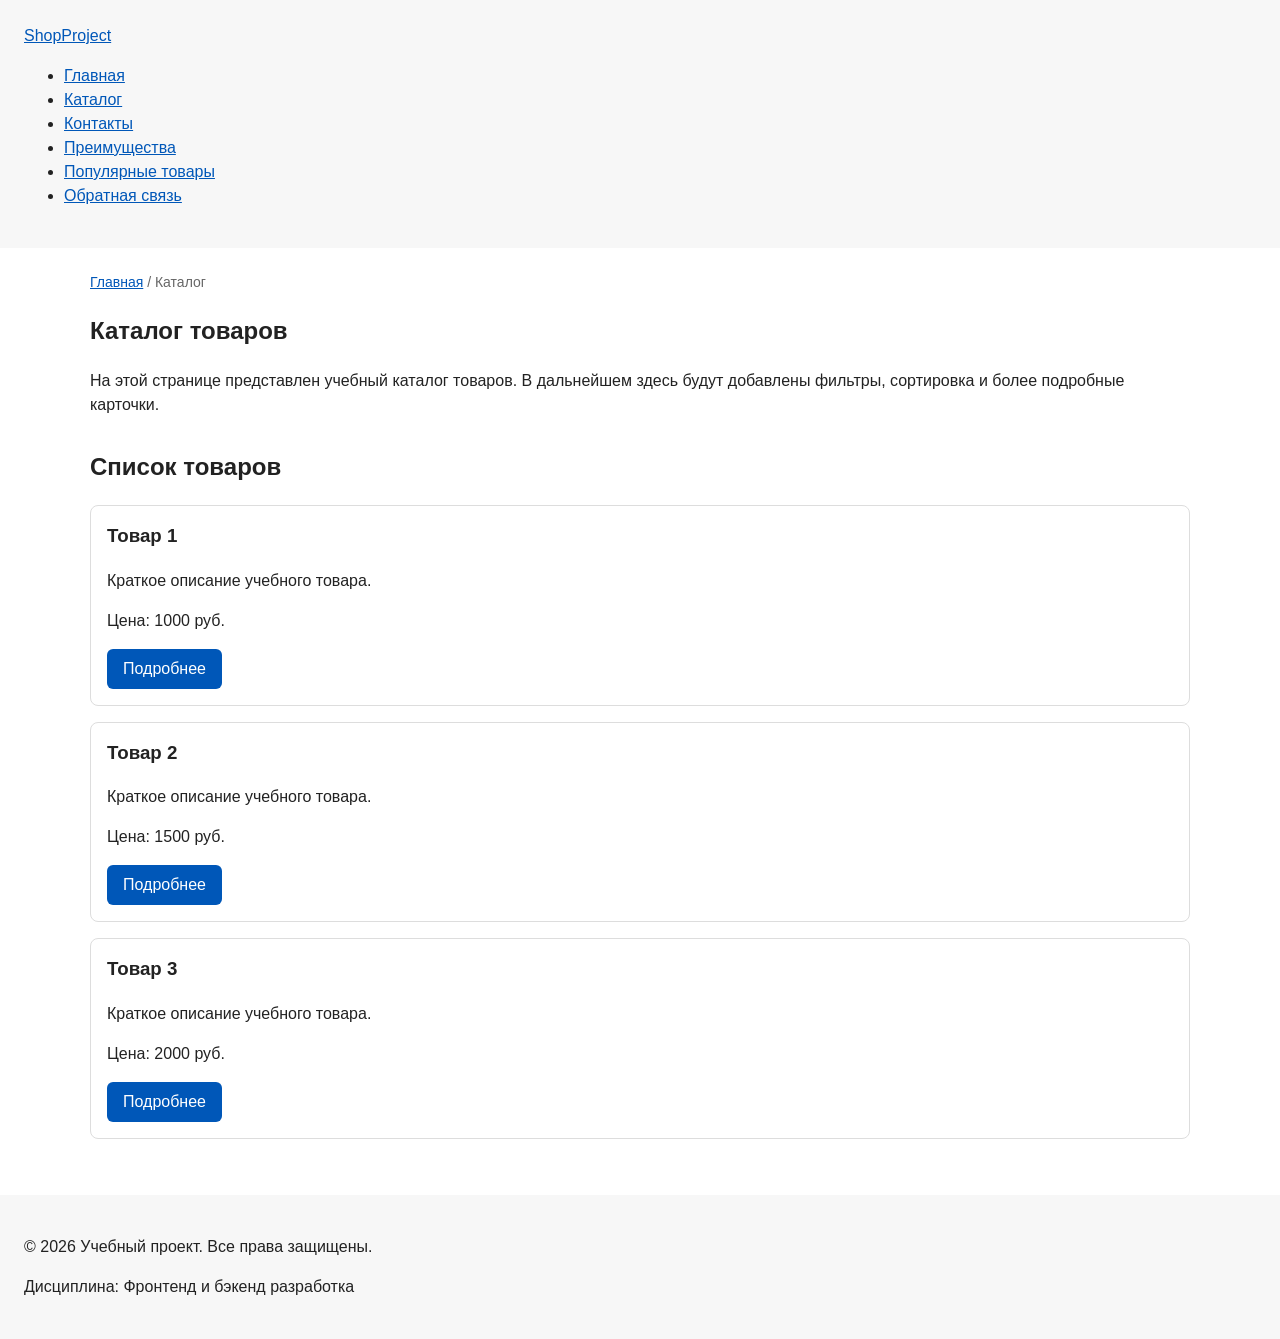
==== catalog.html @ bc499093 "Merge pull request #5 from aaaaaaugh/feature/multi-page-navigation Add multi-page structure navigati" ====
﻿<!DOCTYPE html>
<html lang="ru">
<head>
    <meta charset="UTF-8">
    <meta name="viewport" content="width=device-width, initial-scale=1.0">
    <meta name="description" content="Каталог товаров учебного интернет-магазина.">
    <title>Каталог товаров — Учебный интернет-магазин</title>
    <link rel="stylesheet" href="css/style.css">
</head>
<body>
    <header>
        <div class="site-header">
            <a class="site-logo" href="index.html">ShopProject</a>
            <nav class="site-nav" aria-label="Основная навигация">
                <ul class="site-nav__list">
                    <li><a href="index.html">Главная</a></li>
                    <li><a href="catalog.html">Каталог</a></li>
                    <li><a href="contacts.html">Контакты</a></li>
                    <li><a href="index.html#advantages">Преимущества</a></li>
                    <li><a href="index.html#popular">Популярные товары</a></li>
                    <li><a href="index.html#contacts">Обратная связь</a></li>
                </ul>
            </nav>
        </div>
    </header>
    <main>
        <nav class="breadcrumbs" aria-label="Хлебные крошки">
            <a href="index.html">Главная</a>
            <span>Каталог</span>
        </nav>
        <section class="section">
            <h1>Каталог товаров</h1>
            <p>
                На этой странице представлен учебный каталог товаров.
                В дальнейшем здесь будут добавлены фильтры, сортировка и более
                подробные карточки.
            </p>
        </section>
        <section class="section">
            <h2>Список товаров</h2>
            <article class="product-card">
                <h3>Товар 1</h3>
                <p>Краткое описание учебного товара.</p>
                <p>Цена: 1000 руб.</p>
                <a class="button" href="index.html#popular">Подробнее</a>
            </article>
            <article class="product-card">
                <h3>Товар 2</h3>
                <p>Краткое описание учебного товара.</p>
                <p>Цена: 1500 руб.</p>
                <a class="button" href="index.html#popular">Подробнее</a>
            </article>
            <article class="product-card">
                <h3>Товар 3</h3>
                <p>Краткое описание учебного товара.</p>
                <p>Цена: 2000 руб.</p>
                <a class="button" href="index.html#popular">Подробнее</a>
            </article>
        </section>
    </main>
    <footer>
        <p>&copy; 2026 Учебный проект. Все права защищены.</p>
        <p>Дисциплина: Фронтенд и бэкенд разработка</p>
    </footer>
</body>
</html>
---- css/style.css ----
﻿/* ===============================
   1. Переменные проекта
   =============================== */
:root {
    /* Основные цвета проекта */
    --color-bg: #ffffff;
    --color-text: #222222;
    --color-muted: #666666;
    --color-primary: #0057b8;
    --color-primary-dark: #003f86;
    --color-border: #dddddd;
    --color-surface: #f7f7f7;
    --color-surface-accent: #eef5ff;
    --color-danger: #b00020;
    --color-success: #168a2f;
    --color-success-bg: #eefaf0;
    --color-white: #ffffff;
    /* Отступы */
    --space-xs: 4px;
    --space-sm: 8px;
    --space-md: 16px;
    --space-lg: 24px;
    --space-xl: 32px;
    /* Скругления */
    --radius-sm: 6px;
    --radius-md: 8px;
    --radius-lg: 12px;
    /* Размеры */
    --container-width: 1100px;
}

/* ===============================
   2. Базовые стили
   =============================== */
* {
    box-sizing: border-box;
}

body {
    margin: 0;
    font-family: Arial, sans-serif;
    line-height: 1.5;
    color: var(--color-text);
    background-color: var(--color-bg);
}

header,
main,
footer {
    padding: var(--space-lg);
}

header {
    background-color: var(--color-surface);
}

footer {
    background-color: var(--color-surface);
}

/* ===============================
   3. Общие элементы интерфейса
   =============================== */
a {
    color: var(--color-primary);
}

    a:hover {
        color: var(--color-primary-dark);
    }

    a:focus-visible {
        outline: 2px solid var(--color-primary);
        outline-offset: 3px;
    }

.button {
    display: inline-block;
    padding: var(--space-sm) var(--space-md);
    color: var(--color-white);
    background-color: var(--color-primary);
    text-decoration: none;
    border: none;
    border-radius: var(--radius-sm);
    cursor: pointer;
}

    .button:hover {
        background-color: var(--color-primary-dark);
    }

    .button:focus-visible {
        outline: 2px solid var(--color-primary);
        outline-offset: 3px;
    }

    .button:disabled {
        opacity: 0.6;
        cursor: not-allowed;
    }

/* ===============================
   4. Компоненты страницы
   =============================== */
.hero {
    max-width: var(--container-width);
    margin: 0 auto var(--space-xl);
    padding: var(--space-xl) var(--space-lg);
    background-color: var(--color-surface-accent);
    border-radius: var(--radius-lg);
}

.section {
    max-width: var(--container-width);
    margin: 0 auto var(--space-xl);
}

    .section h2 {
        margin-top: 0;
    }

.product-card {
    margin-bottom: var(--space-md);
    padding: var(--space-md);
    border: 1px solid var(--color-border);
    border-radius: var(--radius-md);
    background-color: var(--color-bg);
}

    .product-card:hover {
        border-color: var(--color-primary);
    }

    .product-card h3 {
        margin-top: 0;
    }

.aside-info {
    max-width: var(--container-width);
    margin: 0 auto var(--space-xl);
    padding: var(--space-md);
    border-left: 4px solid var(--color-primary);
    background-color: var(--color-surface);
}

/* ===============================
   5. Форма и модальное окно
   =============================== */
.order-dialog {
    width: min(100% - 32px, 560px);
    padding: var(--space-lg);
    border: none;
    border-radius: var(--radius-lg);
}

    .order-dialog::backdrop {
        background-color: rgba(0, 0, 0, 0.5);
    }

.form-field {
    margin-bottom: var(--space-md);
}

    .form-field label {
        display: block;
        margin-bottom: var(--space-xs);
    }

    .form-field input,
    .form-field select,
    .form-field textarea {
        width: 100%;
        padding: 10px 12px;
        border: 1px solid var(--color-border);
        border-radius: var(--radius-sm);
        font: inherit;
    }

        .form-field input[type="checkbox"] {
            width: auto;
        }

    .form-field small {
        display: block;
        margin-top: var(--space-xs);
        color: var(--color-muted);
    }

    .form-field input:hover,
    .form-field select:hover,
    .form-field textarea:hover {
        border-color: var(--color-primary);
    }

    .form-field input:focus-visible,
    .form-field select:focus-visible,
    .form-field textarea:focus-visible,
    .form-actions button:focus-visible {
        outline: 2px solid var(--color-primary);
        outline-offset: 3px;
    }

[aria-invalid="true"] {
    border-color: var(--color-danger);
}

.form-actions {
    display: flex;
    gap: 12px;
    margin-top: 20px;
}

.success-message {
    max-width: var(--container-width);
    margin: var(--space-lg) auto;
    padding: var(--space-md);
    border-left: 4px solid var(--color-success);
    background-color: var(--color-success-bg);
}
/* ===============================
   6. Навигация, хлебные крошки и якоря
   =============================== */
html {
    scroll-behavior: smooth;
}

:target {
    outline: 2px dashed var(--color-primary);
    outline-offset: 4px;
}

.breadcrumbs {
    max-width: var(--container-width);
    margin: 0 auto var(--space-md);
    font-size: 14px;
    color: var(--color-muted);
}

    .breadcrumbs a {
        color: var(--color-primary);
    }

    .breadcrumbs span::before {
        content: " / ";
        color: var(--color-muted);
    }
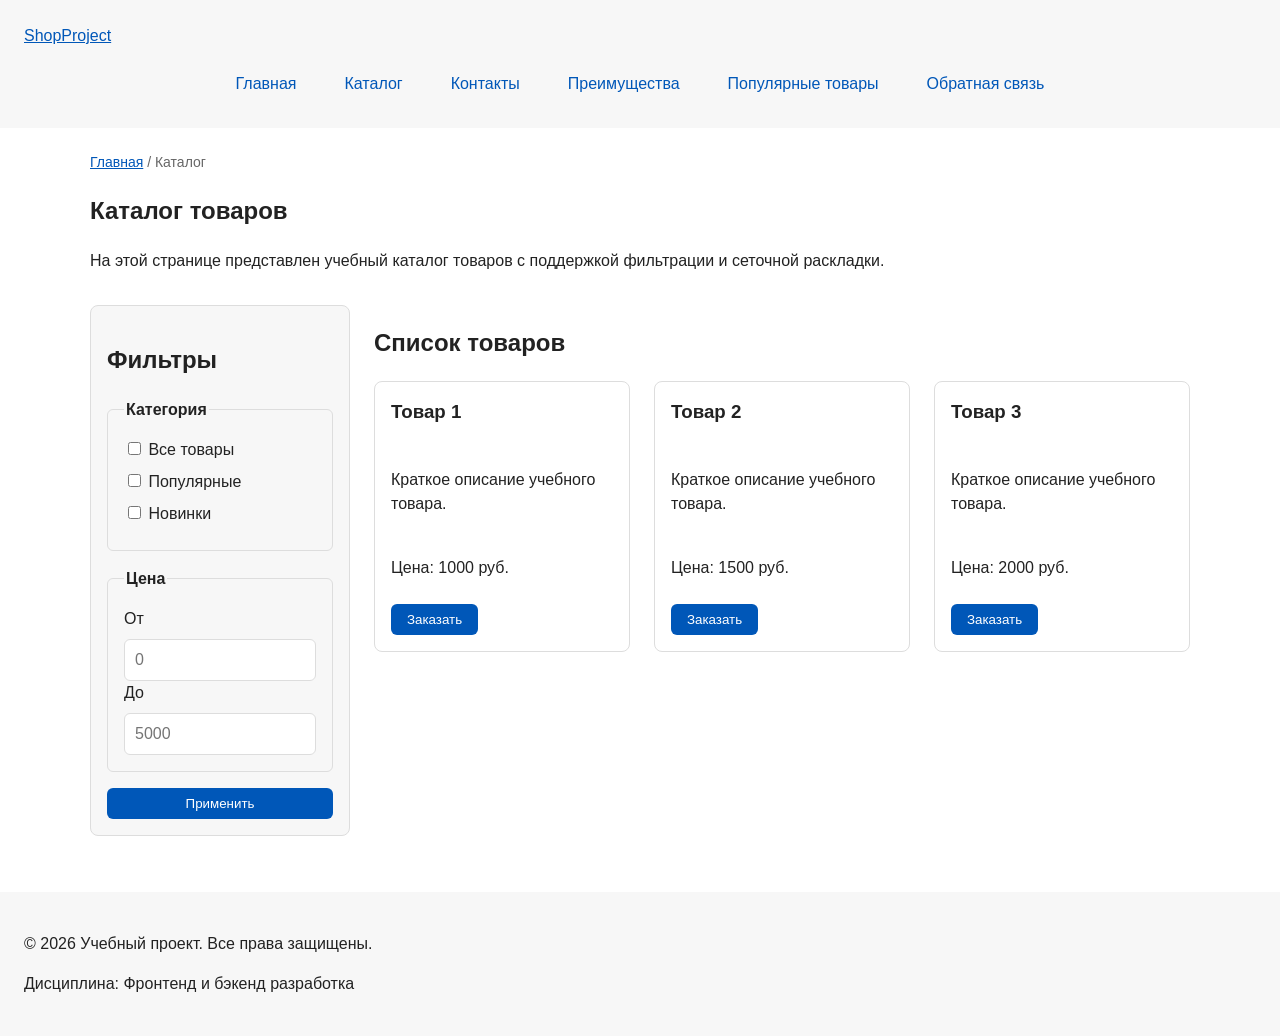
==== commit c98c7323: "Merge pull request #6 from aaaaaaugh/feature/flex-grid-navigation Add flex navigation and grid catal" ====
--- a/catalog.html
+++ b/catalog.html
@@ -28,34 +28,73 @@
             <a href="index.html">Главная</a>
             <span>Каталог</span>
         </nav>
+
         <section class="section">
             <h1>Каталог товаров</h1>
             <p>
-                На этой странице представлен учебный каталог товаров.
-                В дальнейшем здесь будут добавлены фильтры, сортировка и более
-                подробные карточки.
+                На этой странице представлен учебный каталог товаров с поддержкой фильтрации и сеточной раскладки.
             </p>
         </section>
-        <section class="section">
-            <h2>Список товаров</h2>
-            <article class="product-card">
-                <h3>Товар 1</h3>
-                <p>Краткое описание учебного товара.</p>
-                <p>Цена: 1000 руб.</p>
-                <a class="button" href="index.html#popular">Подробнее</a>
-            </article>
-            <article class="product-card">
-                <h3>Товар 2</h3>
-                <p>Краткое описание учебного товара.</p>
-                <p>Цена: 1500 руб.</p>
-                <a class="button" href="index.html#popular">Подробнее</a>
-            </article>
-            <article class="product-card">
-                <h3>Товар 3</h3>
-                <p>Краткое описание учебного товара.</p>
-                <p>Цена: 2000 руб.</p>
-                <a class="button" href="index.html#popular">Подробнее</a>
-            </article>
+
+        <section class="catalog-layout">
+            <aside class="catalog-filters">
+                <h2>Фильтры</h2>
+                <form class="filters-form" action="#" method="get">
+                    <fieldset>
+                        <legend>Категория</legend>
+                        <label>
+                            <input type="checkbox" name="category" value="all">
+                            Все товары
+                        </label>
+                        <label>
+                            <input type="checkbox" name="category" value="popular">
+                            Популярные
+                        </label>
+                        <label>
+                            <input type="checkbox" name="category" value="new">
+                            Новинки
+                        </label>
+                    </fieldset>
+                    <fieldset>
+                        <legend>Цена</legend>
+                        <label for="price-from">От</label>
+                        <input id="price-from" name="price-from" type="number" min="0" placeholder="0">
+                        <label for="price-to">До</label>
+                        <input id="price-to" name="price-to" type="number" min="0" placeholder="5000">
+                    </fieldset>
+                    <button class="button" type="submit">Применить</button>
+                </form>
+            </aside>
+
+            <section class="catalog-products">
+                <h2>Список товаров</h2>
+                <div class="products-grid">
+                    <article class="product-card">
+                        <h3>Товар 1</h3>
+                        <p>Краткое описание учебного товара.</p>
+                        <p>Цена: 1000 руб.</p>
+                        <button class="button product-card__button" type="button" data-product="Товар 1">
+                            Заказать
+                        </button>
+                    </article>
+                    <article class="product-card">
+                        <h3>Товар 2</h3>
+                        <p>Краткое описание учебного товара.</p>
+                        <p>Цена: 1500 руб.</p>
+                        <button class="button product-card__button" type="button" data-product="Товар 2">
+                            Заказать
+                        </button>
+                    </article>
+                    <article class="product-card">
+                        <h3>Товар 3</h3>
+                        <p>Краткое описание учебного товара.</p>
+                        <p>Цена: 2000 руб.</p>
+                        <button class="button product-card__button" type="button" data-product="Товар 3">
+                            Заказать
+                        </button>
+                    </article>
+                </div>
+            </section>
         </section>
     </main>
     <footer>
--- a/css/style.css
+++ b/css/style.css
@@ -2,7 +2,6 @@
    1. Переменные проекта
    =============================== */
 :root {
-    /* Основные цвета проекта */
     --color-bg: #ffffff;
     --color-text: #222222;
     --color-muted: #666666;
@@ -15,17 +14,14 @@
     --color-success: #168a2f;
     --color-success-bg: #eefaf0;
     --color-white: #ffffff;
-    /* Отступы */
     --space-xs: 4px;
     --space-sm: 8px;
     --space-md: 16px;
     --space-lg: 24px;
     --space-xl: 32px;
-    /* Скругления */
     --radius-sm: 6px;
     --radius-md: 8px;
     --radius-lg: 12px;
-    /* Размеры */
     --container-width: 1100px;
 }
 
@@ -59,7 +55,7 @@
 }
 
 /* ===============================
-   3. Общие элементы интерфейса
+   3. Общие элементы интерфейса и навигация
    =============================== */
 a {
     color: var(--color-primary);
@@ -73,6 +69,30 @@
         outline: 2px solid var(--color-primary);
         outline-offset: 3px;
     }
+
+.site-nav__list {
+    display: flex;
+    flex-wrap: wrap;
+    justify-content: center;
+    align-items: center;
+    gap: var(--space-md);
+    padding: 0;
+    margin: var(--space-md) 0 0;
+    list-style: none;
+}
+
+    .site-nav__list a {
+        display: inline-block;
+        padding: var(--space-sm) var(--space-md);
+        color: var(--color-primary);
+        text-decoration: none;
+        border-radius: var(--radius-sm);
+    }
+
+        .site-nav__list a:hover {
+            color: var(--color-white);
+            background-color: var(--color-primary);
+        }
 
 .button {
     display: inline-block;
@@ -100,7 +120,7 @@
     }
 
 /* ===============================
-   4. Компоненты страницы
+   4. Компоненты страницы и сетки
    =============================== */
 .hero {
     max-width: var(--container-width);
@@ -119,8 +139,17 @@
         margin-top: 0;
     }
 
+.products-grid {
+    display: grid;
+    grid-template-columns: repeat(3, 1fr);
+    gap: var(--space-lg);
+}
+
 .product-card {
-    margin-bottom: var(--space-md);
+    display: flex;
+    flex-direction: column;
+    gap: var(--space-sm);
+    margin-bottom: 0;
     padding: var(--space-md);
     border: 1px solid var(--color-border);
     border-radius: var(--radius-md);
@@ -133,6 +162,11 @@
 
     .product-card h3 {
         margin-top: 0;
+    }
+
+    .product-card .button {
+        margin-top: auto;
+        align-self: flex-start;
     }
 
 .aside-info {
@@ -217,8 +251,62 @@
     border-left: 4px solid var(--color-success);
     background-color: var(--color-success-bg);
 }
-/* ===============================
-   6. Навигация, хлебные крошки и якоря
+
+/* ===============================
+   6. Макет каталога (Grid)
+   =============================== */
+.catalog-layout {
+    max-width: var(--container-width);
+    margin: 0 auto var(--space-xl);
+    display: grid;
+    grid-template-columns: 260px 1fr;
+    grid-template-areas: "filters products";
+    gap: var(--space-lg);
+}
+
+.catalog-filters {
+    grid-area: filters;
+    padding: var(--space-md);
+    border: 1px solid var(--color-border);
+    border-radius: var(--radius-md);
+    background-color: var(--color-surface);
+}
+
+.catalog-products {
+    grid-area: products;
+}
+
+.filters-form {
+    display: grid;
+    gap: var(--space-md);
+}
+
+    .filters-form fieldset {
+        margin: 0;
+        padding: var(--space-md);
+        border: 1px solid var(--color-border);
+        border-radius: var(--radius-sm);
+    }
+
+    .filters-form legend {
+        font-weight: 700;
+    }
+
+    .filters-form label {
+        display: block;
+        margin-bottom: var(--space-sm);
+    }
+
+    .filters-form input[type="number"] {
+        width: 100%;
+        padding: 8px 10px;
+        border: 1px solid var(--color-border);
+        border-radius: var(--radius-sm);
+        font: inherit;
+    }
+
+/* ===============================
+   7. Навигация, хлебные крошки и якоря
    =============================== */
 html {
     scroll-behavior: smooth;
@@ -243,4 +331,4 @@
     .breadcrumbs span::before {
         content: " / ";
         color: var(--color-muted);
-    }+    }
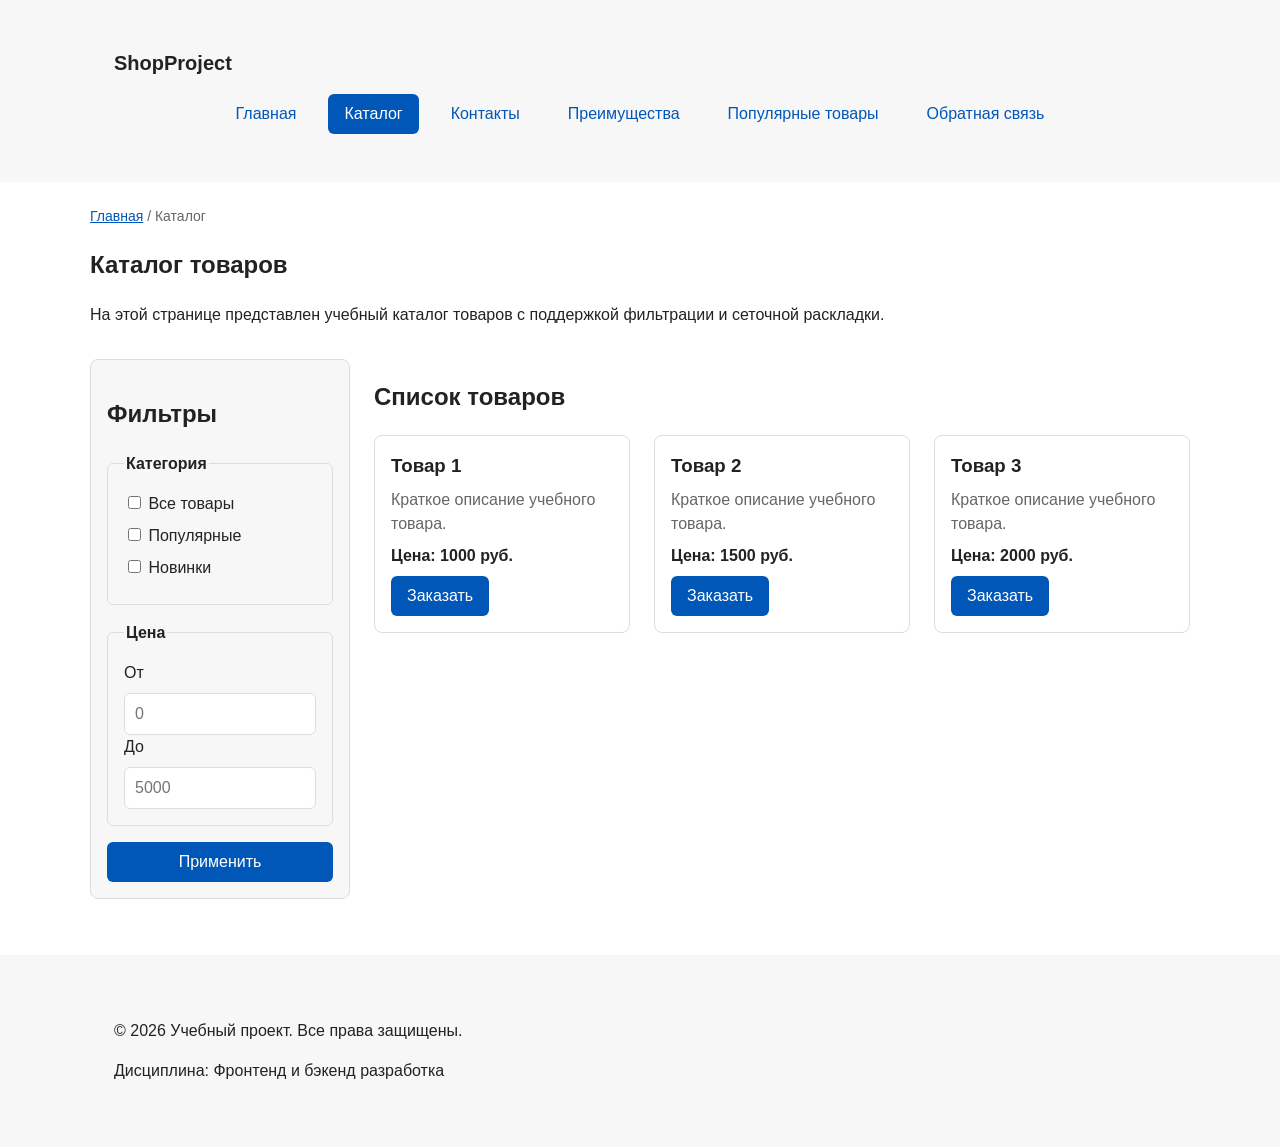
==== commit c6740648: "Merge pull request #7 from aaaaaaugh/refactor/bem-css-classes Apply BEM naming to CSS classes and HT" ====
--- a/catalog.html
+++ b/catalog.html
@@ -8,25 +8,38 @@
     <link rel="stylesheet" href="css/style.css">
 </head>
 <body>
-    <header>
-        <div class="site-header">
-            <a class="site-logo" href="index.html">ShopProject</a>
+    <header class="site-header">
+        <div class="site-header__inner">
+            <a class="site-header__logo" href="index.html">ShopProject</a>
             <nav class="site-nav" aria-label="Основная навигация">
                 <ul class="site-nav__list">
-                    <li><a href="index.html">Главная</a></li>
-                    <li><a href="catalog.html">Каталог</a></li>
-                    <li><a href="contacts.html">Контакты</a></li>
-                    <li><a href="index.html#advantages">Преимущества</a></li>
-                    <li><a href="index.html#popular">Популярные товары</a></li>
-                    <li><a href="index.html#contacts">Обратная связь</a></li>
+                    <li class="site-nav__item">
+                        <a class="site-nav__link" href="index.html">Главная</a>
+                    </li>
+                    <li class="site-nav__item">
+                        <a class="site-nav__link site-nav__link--active" href="catalog.html">Каталог</a>
+                    </li>
+                    <li class="site-nav__item">
+                        <a class="site-nav__link" href="contacts.html">Контакты</a>
+                    </li>
+                    <li class="site-nav__item">
+                        <a class="site-nav__link" href="index.html#advantages">Преимущества</a>
+                    </li>
+                    <li class="site-nav__item">
+                        <a class="site-nav__link" href="index.html#popular">Популярные товары</a>
+                    </li>
+                    <li class="site-nav__item">
+                        <a class="site-nav__link" href="index.html#contacts">Обратная связь</a>
+                    </li>
                 </ul>
             </nav>
         </div>
     </header>
+
     <main>
         <nav class="breadcrumbs" aria-label="Хлебные крошки">
-            <a href="index.html">Главная</a>
-            <span>Каталог</span>
+            <a class="breadcrumbs__link" href="index.html">Главная</a>
+            <span class="breadcrumbs__current">Каталог</span>
         </nav>
 
         <section class="section">
@@ -40,29 +53,29 @@
             <aside class="catalog-filters">
                 <h2>Фильтры</h2>
                 <form class="filters-form" action="#" method="get">
-                    <fieldset>
-                        <legend>Категория</legend>
-                        <label>
+                    <fieldset class="filters-form__fieldset">
+                        <legend class="filters-form__legend">Категория</legend>
+                        <label class="filters-form__label">
                             <input type="checkbox" name="category" value="all">
                             Все товары
                         </label>
-                        <label>
+                        <label class="filters-form__label">
                             <input type="checkbox" name="category" value="popular">
                             Популярные
                         </label>
-                        <label>
+                        <label class="filters-form__label">
                             <input type="checkbox" name="category" value="new">
                             Новинки
                         </label>
                     </fieldset>
-                    <fieldset>
-                        <legend>Цена</legend>
-                        <label for="price-from">От</label>
-                        <input id="price-from" name="price-from" type="number" min="0" placeholder="0">
-                        <label for="price-to">До</label>
-                        <input id="price-to" name="price-to" type="number" min="0" placeholder="5000">
+                    <fieldset class="filters-form__fieldset">
+                        <legend class="filters-form__legend">Цена</legend>
+                        <label class="filters-form__label" for="price-from">От</label>
+                        <input class="filters-form__input" id="price-from" name="price-from" type="number" min="0" placeholder="0">
+                        <label class="filters-form__label" for="price-to">До</label>
+                        <input class="filters-form__input" id="price-to" name="price-to" type="number" min="0" placeholder="5000">
                     </fieldset>
-                    <button class="button" type="submit">Применить</button>
+                    <button class="button button--primary" type="submit">Применить</button>
                 </form>
             </aside>
 
@@ -70,26 +83,26 @@
                 <h2>Список товаров</h2>
                 <div class="products-grid">
                     <article class="product-card">
-                        <h3>Товар 1</h3>
-                        <p>Краткое описание учебного товара.</p>
-                        <p>Цена: 1000 руб.</p>
-                        <button class="button product-card__button" type="button" data-product="Товар 1">
+                        <h3 class="product-card__title">Товар 1</h3>
+                        <p class="product-card__description">Краткое описание учебного товара.</p>
+                        <p class="product-card__price">Цена: 1000 руб.</p>
+                        <button class="button button--primary product-card__button" type="button" data-product="Товар 1">
                             Заказать
                         </button>
                     </article>
                     <article class="product-card">
-                        <h3>Товар 2</h3>
-                        <p>Краткое описание учебного товара.</p>
-                        <p>Цена: 1500 руб.</p>
-                        <button class="button product-card__button" type="button" data-product="Товар 2">
+                        <h3 class="product-card__title">Товар 2</h3>
+                        <p class="product-card__description">Краткое описание учебного товара.</p>
+                        <p class="product-card__price">Цена: 1500 руб.</p>
+                        <button class="button button--primary product-card__button" type="button" data-product="Товар 2">
                             Заказать
                         </button>
                     </article>
                     <article class="product-card">
-                        <h3>Товар 3</h3>
-                        <p>Краткое описание учебного товара.</p>
-                        <p>Цена: 2000 руб.</p>
-                        <button class="button product-card__button" type="button" data-product="Товар 3">
+                        <h3 class="product-card__title">Товар 3</h3>
+                        <p class="product-card__description">Краткое описание учебного товара.</p>
+                        <p class="product-card__price">Цена: 2000 руб.</p>
+                        <button class="button button--primary product-card__button" type="button" data-product="Товар 3">
                             Заказать
                         </button>
                     </article>
@@ -97,9 +110,14 @@
             </section>
         </section>
     </main>
-    <footer>
-        <p>&copy; 2026 Учебный проект. Все права защищены.</p>
-        <p>Дисциплина: Фронтенд и бэкенд разработка</p>
+
+    <footer class="site-footer" id="contacts">
+        <div class="site-header__inner">
+            <p>&copy; 2026 Учебный проект. Все права защищены.</p>
+            <p>Дисциплина: Фронтенд и бэкенд разработка</p>
+        </div>
     </footer>
+
+    <script src="js/main.js"></script>
 </body>
 </html>
--- a/css/style.css
+++ b/css/style.css
@@ -46,29 +46,29 @@
     padding: var(--space-lg);
 }
 
-header {
+.site-footer {
     background-color: var(--color-surface);
 }
 
-footer {
+/* ===============================
+   3. Шапка и навигация (БЭМ: site-header, site-nav)
+   =============================== */
+.site-header {
     background-color: var(--color-surface);
 }
 
-/* ===============================
-   3. Общие элементы интерфейса и навигация
-   =============================== */
-a {
-    color: var(--color-primary);
-}
-
-    a:hover {
-        color: var(--color-primary-dark);
-    }
-
-    a:focus-visible {
-        outline: 2px solid var(--color-primary);
-        outline-offset: 3px;
-    }
+.site-header__inner {
+    max-width: var(--container-width);
+    margin: 0 auto;
+    padding: var(--space-lg);
+}
+
+.site-header__logo {
+    font-weight: 700;
+    color: var(--color-text);
+    text-decoration: none;
+    font-size: 20px;
+}
 
 .site-nav__list {
     display: flex;
@@ -81,46 +81,75 @@
     list-style: none;
 }
 
-    .site-nav__list a {
-        display: inline-block;
-        padding: var(--space-sm) var(--space-md);
-        color: var(--color-primary);
-        text-decoration: none;
-        border-radius: var(--radius-sm);
-    }
-
-        .site-nav__list a:hover {
-            color: var(--color-white);
-            background-color: var(--color-primary);
-        }
-
+.site-nav__link {
+    display: inline-block;
+    padding: var(--space-sm) var(--space-md);
+    color: var(--color-primary);
+    text-decoration: none;
+    border-radius: var(--radius-sm);
+}
+
+    .site-nav__link:hover {
+        color: var(--color-white);
+        background-color: var(--color-primary);
+    }
+
+    .site-nav__link:focus-visible {
+        outline: 2px solid var(--color-primary);
+        outline-offset: 3px;
+    }
+
+.site-nav__link--active {
+    color: var(--color-white);
+    background-color: var(--color-primary);
+}
+
+/* ===============================
+   4. Кнопки (БЭМ: button)
+   =============================== */
 .button {
     display: inline-block;
     padding: var(--space-sm) var(--space-md);
+    border: none;
+    border-radius: var(--radius-sm);
+    font: inherit;
+    text-decoration: none;
+    cursor: pointer;
+}
+
+.button--primary {
     color: var(--color-white);
     background-color: var(--color-primary);
-    text-decoration: none;
-    border: none;
-    border-radius: var(--radius-sm);
-    cursor: pointer;
-}
-
-    .button:hover {
+}
+
+    .button--primary:hover {
         background-color: var(--color-primary-dark);
     }
 
-    .button:focus-visible {
-        outline: 2px solid var(--color-primary);
-        outline-offset: 3px;
-    }
-
-    .button:disabled {
-        opacity: 0.6;
-        cursor: not-allowed;
-    }
-
-/* ===============================
-   4. Компоненты страницы и сетки
+.button--secondary {
+    color: var(--color-primary);
+    background-color: transparent;
+    border: 1px solid var(--color-primary);
+}
+
+    .button--secondary:hover {
+        color: var(--color-white);
+        background-color: var(--color-primary);
+    }
+
+.button:focus-visible {
+    outline: 2px solid var(--color-primary);
+    outline-offset: 3px;
+}
+
+.button:disabled,
+.button--disabled {
+    opacity: 0.6;
+    cursor: not-allowed;
+}
+
+/* ===============================
+   5. Компоненты страницы и сетки товаров
    =============================== */
 .hero {
     max-width: var(--container-width);
@@ -149,7 +178,6 @@
     display: flex;
     flex-direction: column;
     gap: var(--space-sm);
-    margin-bottom: 0;
     padding: var(--space-md);
     border: 1px solid var(--color-border);
     border-radius: var(--radius-md);
@@ -160,25 +188,28 @@
         border-color: var(--color-primary);
     }
 
-    .product-card h3 {
-        margin-top: 0;
-    }
-
-    .product-card .button {
-        margin-top: auto;
-        align-self: flex-start;
-    }
-
-.aside-info {
-    max-width: var(--container-width);
-    margin: 0 auto var(--space-xl);
-    padding: var(--space-md);
-    border-left: 4px solid var(--color-primary);
-    background-color: var(--color-surface);
-}
-
-/* ===============================
-   5. Форма и модальное окно
+.product-card__title {
+    margin: 0;
+    color: var(--color-text);
+}
+
+.product-card__description {
+    margin: 0;
+    color: var(--color-muted);
+}
+
+.product-card__price {
+    margin: 0;
+    font-weight: 700;
+}
+
+.product-card__button {
+    margin-top: auto;
+    align-self: flex-start;
+}
+
+/* ===============================
+   6. Модальное окно и форма заявки
    =============================== */
 .order-dialog {
     width: min(100% - 32px, 560px);
@@ -191,45 +222,36 @@
         background-color: rgba(0, 0, 0, 0.5);
     }
 
-.form-field {
+.order-dialog__title {
+    margin-top: 0;
+}
+
+.order-form__field {
     margin-bottom: var(--space-md);
 }
 
-    .form-field label {
-        display: block;
-        margin-bottom: var(--space-xs);
-    }
-
-    .form-field input,
-    .form-field select,
-    .form-field textarea {
-        width: 100%;
-        padding: 10px 12px;
-        border: 1px solid var(--color-border);
-        border-radius: var(--radius-sm);
-        font: inherit;
-    }
-
-        .form-field input[type="checkbox"] {
-            width: auto;
-        }
-
-    .form-field small {
-        display: block;
-        margin-top: var(--space-xs);
-        color: var(--color-muted);
-    }
-
-    .form-field input:hover,
-    .form-field select:hover,
-    .form-field textarea:hover {
+.order-form__label {
+    display: block;
+    margin-bottom: var(--space-xs);
+}
+
+.order-form__input {
+    width: 100%;
+    padding: 10px 12px;
+    border: 1px solid var(--color-border);
+    border-radius: var(--radius-sm);
+    font: inherit;
+}
+
+    .order-form__input[type="checkbox"] {
+        width: auto;
+    }
+
+    .order-form__input:hover {
         border-color: var(--color-primary);
     }
 
-    .form-field input:focus-visible,
-    .form-field select:focus-visible,
-    .form-field textarea:focus-visible,
-    .form-actions button:focus-visible {
+    .order-form__input:focus-visible {
         outline: 2px solid var(--color-primary);
         outline-offset: 3px;
     }
@@ -238,10 +260,10 @@
     border-color: var(--color-danger);
 }
 
-.form-actions {
+.order-form__actions {
     display: flex;
-    gap: 12px;
-    margin-top: 20px;
+    gap: var(--space-md);
+    margin-top: var(--space-lg);
 }
 
 .success-message {
@@ -253,7 +275,7 @@
 }
 
 /* ===============================
-   6. Макет каталога (Grid)
+   7. Макет каталога (Grid и фильтры)
    =============================== */
 .catalog-layout {
     max-width: var(--container-width);
@@ -281,32 +303,32 @@
     gap: var(--space-md);
 }
 
-    .filters-form fieldset {
-        margin: 0;
-        padding: var(--space-md);
-        border: 1px solid var(--color-border);
-        border-radius: var(--radius-sm);
-    }
-
-    .filters-form legend {
-        font-weight: 700;
-    }
-
-    .filters-form label {
-        display: block;
-        margin-bottom: var(--space-sm);
-    }
-
-    .filters-form input[type="number"] {
-        width: 100%;
-        padding: 8px 10px;
-        border: 1px solid var(--color-border);
-        border-radius: var(--radius-sm);
-        font: inherit;
-    }
-
-/* ===============================
-   7. Навигация, хлебные крошки и якоря
+.filters-form__fieldset {
+    margin: 0;
+    padding: var(--space-md);
+    border: 1px solid var(--color-border);
+    border-radius: var(--radius-sm);
+}
+
+.filters-form__legend {
+    font-weight: 700;
+}
+
+.filters-form__label {
+    display: block;
+    margin-bottom: var(--space-sm);
+}
+
+.filters-form__input {
+    width: 100%;
+    padding: 8px 10px;
+    border: 1px solid var(--color-border);
+    border-radius: var(--radius-sm);
+    font: inherit;
+}
+
+/* ===============================
+   8. Навигация, хлебные крошки и якоря
    =============================== */
 html {
     scroll-behavior: smooth;
@@ -324,11 +346,11 @@
     color: var(--color-muted);
 }
 
-    .breadcrumbs a {
-        color: var(--color-primary);
-    }
-
-    .breadcrumbs span::before {
-        content: " / ";
-        color: var(--color-muted);
-    }
+.breadcrumbs__link {
+    color: var(--color-primary);
+}
+
+.breadcrumbs__current::before {
+    content: " / ";
+    color: var(--color-muted);
+}
